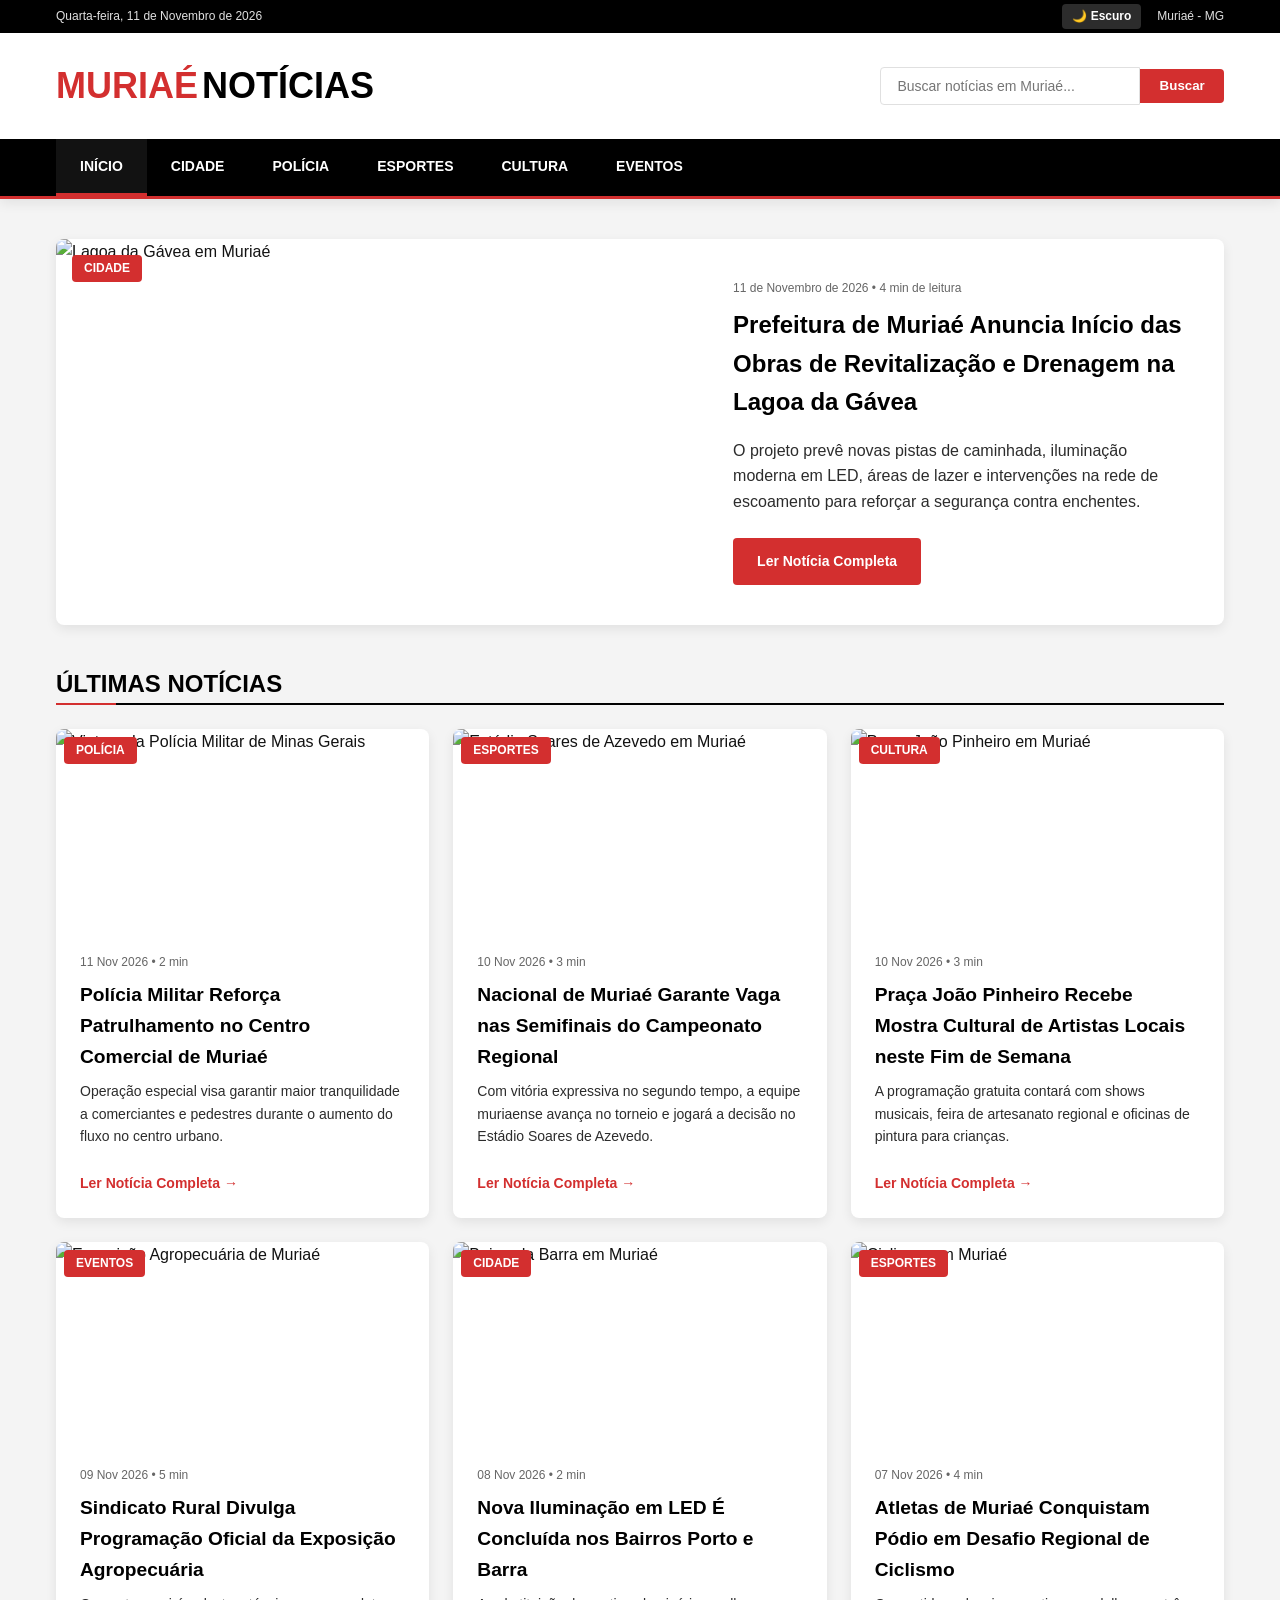
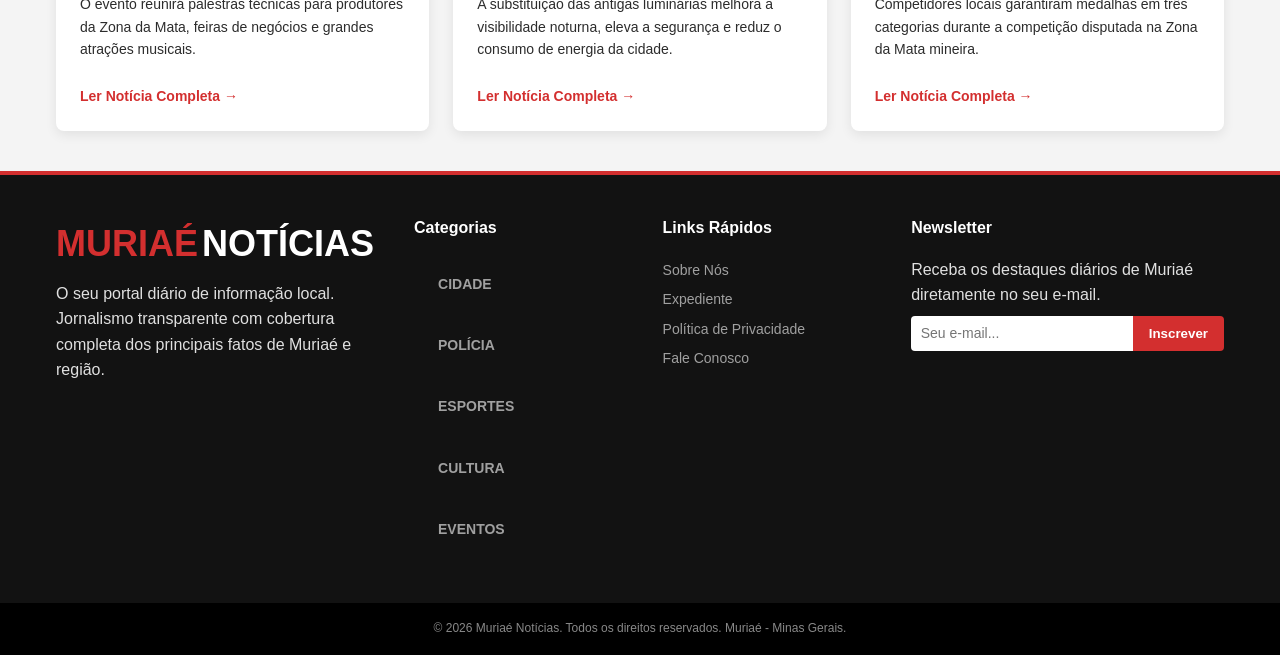
==== index.html @ 83f768f4 "adicionando arquivos" ====
<!DOCTYPE html>
<html lang="pt-BR">
<head>
    <meta charset="UTF-8">
    <meta name="viewport" content="width=device-width, initial-scale=1.0">
    <title>Muriaé Notícias | O Seu Portal de Informação Local</title>
    <link rel="stylesheet" href="style.css">
</head>
<body>

    <!-- Inputs Invisíveis de Controlo (Hack de Estado em Pure CSS) -->
    <input type="checkbox" id="theme-toggle" class="state-toggle">
    <input type="checkbox" id="menu-toggle" class="state-toggle">
    
    <!-- Filtros de Categoria (Radio Buttons) -->
    <input type="radio" name="cat-filter" id="filter-all" class="state-toggle" checked>
    <input type="radio" name="cat-filter" id="filter-cidade" class="state-toggle">
    <input type="radio" name="cat-filter" id="filter-policia" class="state-toggle">
    <input type="radio" name="cat-filter" id="filter-esportes" class="state-toggle">
    <input type="radio" name="cat-filter" id="filter-cultura" class="state-toggle">
    <input type="radio" name="cat-filter" id="filter-eventos" class="state-toggle">

    <!-- Cabeçalho Principal -->
    <header class="header">
        <div class="top-bar">
            <div class="container top-bar-content">
                <span class="date-time">Quarta-feira, 11 de Novembro de 2026</span>
                <div class="top-actions">
                    <label for="theme-toggle" class="theme-switch" title="Alternar Modo Escuro">
                        <span class="icon-sun">☀️ Claro</span>
                        <span class="icon-moon">🌙 Escuro</span>
                    </label>
                    <span class="location">Muriaé - MG</span>
                </div>
            </div>
        </div>
        
        <div class="container main-header">
            <a href="#" class="logo">
                <span class="logo-red">Muriaé</span>Notícias
            </a>
            
            <form class="search-form" action="#" method="GET">
                <input type="text" placeholder="Buscar notícias em Muriaé..." list="search-suggestions" aria-label="Buscar notícias">
                <datalist id="search-suggestions">
                    <option value="Lagoa da Gávea"></option>
                    <option value="Polícia Militar Muriaé"></option>
                    <option value="Soares de Azevedo"></option>
                    <option value="Praça João Pinheiro"></option>
                    <option value="Exposição Agropecuária"></option>
                    <option value="Bairro da Barra"></option>
                </datalist>
                <button type="submit">Buscar</button>
            </form>
        </div>

        <!-- Navegação com Filtros em CSS -->
        <nav class="nav-bar">
            <div class="container">
                <label for="menu-toggle" class="mobile-btn">☰ Menu Categorias</label>
                <ul class="nav-list">
                    <li><label for="filter-all" class="nav-label lbl-all">Início</label></li>
                    <li><label for="filter-cidade" class="nav-label lbl-cidade">Cidade</label></li>
                    <li><label for="filter-policia" class="nav-label lbl-policia">Polícia</label></li>
                    <li><label for="filter-esportes" class="nav-label lbl-esportes">Esportes</label></li>
                    <li><label for="filter-cultura" class="nav-label lbl-cultura">Cultura</label></li>
                    <li><label for="filter-eventos" class="nav-label lbl-eventos">Eventos</label></li>
                </ul>
            </div>
        </nav>
    </header>

    <!-- Conteúdo Principal -->
    <main class="container">
        
        <!-- Destaque Principal (Hero Card) -->
        <section class="hero-section">
            <article class="hero-card cidade">
                <div class="hero-image-wrapper">
                    <img src="https://anoticiaonline.com.br/site/wp-content/uploads/2019/06/f4278c8d-bc53-431e-97df-5e0c9656e039.jpg" alt="Lagoa da Gávea em Muriaé">
                    <span class="category-badge">Cidade</span>
                </div>
                <div class="hero-content">
                    <div class="meta">
                        <time datetime="2026-11-11">11 de Novembro de 2026</time>
                        <span>• 4 min de leitura</span>
                    </div>
                    <h2>Prefeitura de Muriaé Anuncia Início das Obras de Revitalização e Drenagem na Lagoa da Gávea</h2>
                    <p>O projeto prevê novas pistas de caminhada, iluminação moderna em LED, áreas de lazer e intervenções na rede de escoamento para reforçar a segurança contra enchentes.</p>
                    <a href="#modal-hero" class="btn-read-more">Ler Notícia Completa</a>
                </div>
            </article>
        </section>

        <!-- Seção de Últimas Notícias -->
        <section class="news-section">
            <h2 class="section-title">Últimas Notícias</h2>
            
            <div class="news-grid">
                
                <!-- Card 1: Polícia -->
                <article class="news-card policia">
                    <div class="card-image-wrapper">
                        <img src="https://cdn.autopapo.com.br/box/uploads/2025/02/14161727/viaturas-da-policia-militar-de-minas-gerais-ganham-nova-identidade-visual-.png" alt="Viatura da Polícia Militar de Minas Gerais">
                        <span class="category-badge">Polícia</span>
                    </div>
                    <div class="card-content">
                        <div class="meta">
                            <time datetime="2026-11-11">11 Nov 2026</time>
                            <span>• 2 min</span>
                        </div>
                        <h3>Polícia Militar Reforça Patrulhamento no Centro Comercial de Muriaé</h3>
                        <p>Operação especial visa garantir maior tranquilidade a comerciantes e pedestres durante o aumento do fluxo no centro urbano.</p>
                        <a href="#modal-1" class="card-link">Ler Notícia Completa &rarr;</a>
                    </div>
                </article>

                <!-- Card 2: Esportes -->
                <article class="news-card esportes">
                    <div class="card-image-wrapper">
                        <img src="https://www.guiamuriae.com.br/wp-content/uploads/2022/05/Estadio-Soares-de-Azevedo-em-Muriae-Area-Foto-Brunno-Estevao-B7-Filmes.jpg" alt="Estádio Soares de Azevedo em Muriaé">
                        <span class="category-badge">Esportes</span>
                    </div>
                    <div class="card-content">
                        <div class="meta">
                            <time datetime="2026-11-10">10 Nov 2026</time>
                            <span>• 3 min</span>
                        </div>
                        <h3>Nacional de Muriaé Garante Vaga nas Semifinais do Campeonato Regional</h3>
                        <p>Com vitória expressiva no segundo tempo, a equipe muriaense avança no torneio e jogará a decisão no Estádio Soares de Azevedo.</p>
                        <a href="#modal-2" class="card-link">Ler Notícia Completa &rarr;</a>
                    </div>
                </article>

                <!-- Card 3: Cultura -->
                <article class="news-card cultura">
                    <div class="card-image-wrapper">
                        <img src="https://www.guiamuriae.com.br/wp-content/uploads/2021/09/Praca-Joao-Pinheiro-Foto-PMM.jpg" alt="Praça João Pinheiro em Muriaé">
                        <span class="category-badge">Cultura</span>
                    </div>
                    <div class="card-content">
                        <div class="meta">
                            <time datetime="2026-11-10">10 Nov 2026</time>
                            <span>• 3 min</span>
                        </div>
                        <h3>Praça João Pinheiro Recebe Mostra Cultural de Artistas Locais neste Fim de Semana</h3>
                        <p>A programação gratuita contará com shows musicais, feira de artesanato regional e oficinas de pintura para crianças.</p>
                        <a href="#modal-3" class="card-link">Ler Notícia Completa &rarr;</a>
                    </div>
                </article>

                <!-- Card 4: Eventos -->
                <article class="news-card eventos">
                    <div class="card-image-wrapper">
                        <img src="https://zinecultural.com/Repositorio/Upload/Imagens//2023/agenda/08/expo%20muriae%201.webp" alt="Exposição Agropecuária de Muriaé">
                        <span class="category-badge">Eventos</span>
                    </div>
                    <div class="card-content">
                        <div class="meta">
                            <time datetime="2026-11-09">09 Nov 2026</time>
                            <span>• 5 min</span>
                        </div>
                        <h3>Sindicato Rural Divulga Programação Oficial da Exposição Agropecuária</h3>
                        <p>O evento reunirá palestras técnicas para produtores da Zona da Mata, feiras de negócios e grandes atrações musicais.</p>
                        <a href="#modal-4" class="card-link">Ler Notícia Completa &rarr;</a>
                    </div>
                </article>

                <!-- Card 5: Cidade -->
                <article class="news-card cidade">
                    <div class="card-image-wrapper">
                        <img src="https://s2-g1.glbimg.com/ftvdMRlicIFRkrIs3ezTFG2kNzw=/0x0:1432x835/984x0/smart/filters:strip_icc()/i.s3.glbimg.com/v1/AUTH_59edd422c0c84a879bd37670ae4f538a/internal_photos/bs/2020/v/P/M5MDunRiyrhRcL2aGDhg/captura-de-tela-2020-04-21-as-13.48.20.png" alt="Bairro da Barra em Muriaé">
                        <span class="category-badge">Cidade</span>
                    </div>
                    <div class="card-content">
                        <div class="meta">
                            <time datetime="2026-11-08">08 Nov 2026</time>
                            <span>• 2 min</span>
                        </div>
                        <h3>Nova Iluminação em LED É Concluída nos Bairros Porto e Barra</h3>
                        <p>A substituição das antigas luminárias melhora a visibilidade noturna, eleva a segurança e reduz o consumo de energia da cidade.</p>
                        <a href="#modal-5" class="card-link">Ler Notícia Completa &rarr;</a>
                    </div>
                </article>

                <!-- Card 6: Esportes -->
                <article class="news-card esportes">
                    <div class="card-image-wrapper">
                        <img src="https://anoticiaonline.com.br/site/wp-content/uploads/2020/12/WhatsApp-Image-2020-12-11-at-08.38.02.jpeg" alt="Ciclismo em Muriaé">
                        <span class="category-badge">Esportes</span>
                    </div>
                    <div class="card-content">
                        <div class="meta">
                            <time datetime="2026-11-07">07 Nov 2026</time>
                            <span>• 4 min</span>
                        </div>
                        <h3>Atletas de Muriaé Conquistam Pódio em Desafio Regional de Ciclismo</h3>
                        <p>Competidores locais garantiram medalhas em três categorias durante a competição disputada na Zona da Mata mineira.</p>
                        <a href="#modal-6" class="card-link">Ler Notícia Completa &rarr;</a>
                    </div>
                </article>

            </div>
        </section>

    </main>

    <!-- Modais em Pure CSS (:target) para leitura de notícias -->
    <div id="modal-hero" class="modal-overlay">
        <div class="modal-box">
            <a href="#" class="modal-close">&times;</a>
            <span class="category-badge">Cidade</span>
            <h2>Prefeitura de Muriaé Anuncia Início das Obras na Lagoa da Gávea</h2>
            <p class="modal-meta">Publicado em 11 de Novembro de 2026 | Redação Muriaé Notícias</p>
            <img src="https://anoticiaonline.com.br/site/wp-content/uploads/2019/06/f4278c8d-bc53-431e-97df-5e0c9656e039.jpg" alt="Lagoa da Gávea">
            <p>As obras na Lagoa da Gávea representam um dos maiores investimentos urbanos em Muriaé nos últimos anos. As intervenções visam solucionar os problemas históricos de drenagem em períodos de fortes chuvas e revitalizar todo o Parque da Lagoa com pistas de caminhada, ciclovias e iluminação em LED.</p>
            <p>O prefeito ressaltou a importância da obra para o turismo e o bem-estar dos moradores locais.</p>
            <a href="#" class="btn-close-modal">Fechar Notícia</a>
        </div>
    </div>

    <div id="modal-1" class="modal-overlay">
        <div class="modal-box">
            <a href="#" class="modal-close">&times;</a>
            <span class="category-badge">Polícia</span>
            <h2>Polícia Militar Reforça Patrulhamento no Centro Comercial</h2>
            <p class="modal-meta">Publicado em 11 de Novembro de 2026</p>
            <img src="https://cdn.autopapo.com.br/box/uploads/2025/02/14161727/viaturas-da-policia-militar-de-minas-gerais-ganham-nova-identidade-visual-.png" alt="Polícia Militar">
            <p>Com o objetivo de aumentar a segurança de pedestres e comerciantes no centro de Muriaé, a Polícia Militar deu início a uma operação intensiva com pontos fixos de patrulha e rondas de motocicletas.</p>
            <a href="#" class="btn-close-modal">Fechar Notícia</a>
        </div>
    </div>

    <div id="modal-2" class="modal-overlay">
        <div class="modal-box">
            <a href="#" class="modal-close">&times;</a>
            <span class="category-badge">Esportes</span>
            <h2>Nacional de Muriaé Garante Vaga nas Semifinais</h2>
            <p class="modal-meta">Publicado em 10 de Novembro de 2026</p>
            <img src="https://www.guiamuriae.com.br/wp-content/uploads/2022/05/Estadio-Soares-de-Azevedo-em-Muriae-Area-Foto-Brunno-Estevao-B7-Filmes.jpg" alt="Estádio Soares de Azevedo">
            <p>O Nacional de Muriaé deu um grande show de futebol perante a sua torcida no Estádio Soares de Azevedo e garantiu a classificação para a semifinal do torneio regional.</p>
            <a href="#" class="btn-close-modal">Fechar Notícia</a>
        </div>
    </div>

    <!-- Rodapé -->
    <footer class="footer">
        <div class="container footer-grid">
            <div class="footer-col">
                <a href="#" class="logo footer-logo">
                    <span class="logo-red">Muriaé</span>Notícias
                </a>
                <p>O seu portal diário de informação local. Jornalismo transparente com cobertura completa dos principais fatos de Muriaé e região.</p>
            </div>

            <div class="footer-col">
                <h4 class="footer-heading">Categorias</h4>
                <ul class="footer-links">
                    <li><label for="filter-cidade" class="nav-label">Cidade</label></li>
                    <li><label for="filter-policia" class="nav-label">Polícia</label></li>
                    <li><label for="filter-esportes" class="nav-label">Esportes</label></li>
                    <li><label for="filter-cultura" class="nav-label">Cultura</label></li>
                    <li><label for="filter-eventos" class="nav-label">Eventos</label></li>
                </ul>
            </div>

            <div class="footer-col">
                <h4 class="footer-heading">Links Rápidos</h4>
                <ul class="footer-links">
                    <li><a href="#">Sobre Nós</a></li>
                    <li><a href="#">Expediente</a></li>
                    <li><a href="#">Política de Privacidade</a></li>
                    <li><a href="#">Fale Conosco</a></li>
                </ul>
            </div>

            <div class="footer-col">
                <h4 class="footer-heading">Newsletter</h4>
                <p>Receba os destaques diários de Muriaé diretamente no seu e-mail.</p>
                <form class="newsletter-form" action="#" method="GET">
                    <input type="email" placeholder="Seu e-mail..." required aria-label="E-mail para assinatura da newsletter">
                    <button type="submit">Inscrever</button>
                </form>
            </div>
        </div>

        <div class="footer-bottom">
            <div class="container">
                <p>&copy; 2026 Muriaé Notícias. Todos os direitos reservados. Muriaé - Minas Gerais.</p>
            </div>
        </div>
    </footer>

</body>
</html>
---- style.css ----
/* ==========================================================================
   1. Design System & Variáveis CSS (:root)
   ========================================================================== */
:root {
    --color-black: #000000;
    --color-dark: #121212;
    --color-gray-dark: #2c2c2c;
    --color-gray-medium: #666666;
    --color-gray-light: #e0e0e0;
    --color-light: #f4f4f4;
    --color-white: #ffffff;
    
    --color-primary: #d32f2f;
    --color-primary-hover: #b71c1c;

    --font-primary: 'Segoe UI', Roboto, -apple-system, BlinkMacSystemFont, Helvetica, Arial, sans-serif;
    --font-size-xs: 0.75rem;
    --font-size-sm: 0.875rem;
    --font-size-base: 1rem;
    --font-size-lg: 1.2rem;
    --font-size-xl: 1.5rem;
    --font-size-2xl: 2.25rem;

    --spacing-xs: 0.25rem;
    --spacing-sm: 0.5rem;
    --spacing-md: 1rem;
    --spacing-lg: 1.5rem;
    --spacing-xl: 2.5rem;

    --border-radius-sm: 4px;
    --border-radius-md: 8px;
    --transition-fast: 0.2s ease;
    --transition-medium: 0.3s ease;
    --box-shadow: 0 4px 12px rgba(0, 0, 0, 0.08);
    --box-shadow-hover: 0 10px 24px rgba(0, 0, 0, 0.16);
}

/* ==========================================================================
   2. Reset & Ocultação de Inputs de Estado
   ========================================================================== */
* {
    margin: 0;
    padding: 0;
    box-sizing: border-box;
}

html {
    scroll-behavior: smooth;
}

body {
    font-family: var(--font-primary);
    background-color: var(--color-light);
    color: var(--color-dark);
    line-height: 1.6;
    transition: background-color var(--transition-medium), color var(--transition-medium);
}

.state-toggle {
    display: none !important;
}

a {
    text-decoration: none;
    color: inherit;
    transition: color var(--transition-fast);
}

ul {
    list-style: none;
}

img {
    max-width: 100%;
    height: auto;
    display: block;
}

.container {
    width: 100%;
    max-width: 1200px;
    margin: 0 auto;
    padding: 0 var(--spacing-md);
}

/* ==========================================================================
   3. MODO ESCURO (Dark Mode via CSS :has)
   ========================================================================== */
body:has(#theme-toggle:checked) {
    --color-light: #121212;
    --color-white: #1e1e1e;
    --color-dark: #f4f4f4;
    --color-black: #ffffff;
    --color-gray-dark: #cccccc;
    --box-shadow: 0 4px 12px rgba(0, 0, 0, 0.5);
}

.theme-switch {
    cursor: pointer;
    background-color: var(--color-gray-dark);
    color: var(--color-white);
    padding: 3px 10px;
    border-radius: var(--border-radius-sm);
    font-size: var(--font-size-xs);
    font-weight: 600;
}

.icon-moon { display: inline; }
.icon-sun { display: none; }

body:has(#theme-toggle:checked) .icon-moon { display: none; }
body:has(#theme-toggle:checked) .icon-sun { display: inline; }

/* ==========================================================================
   4. Header & Navegação
   ========================================================================== */
.header {
    background-color: var(--color-white);
    border-bottom: 3px solid var(--color-primary);
    box-shadow: var(--box-shadow);
}

.top-bar {
    background-color: #000000;
    color: var(--color-gray-light);
    font-size: var(--font-size-xs);
    padding: var(--spacing-xs) 0;
}

.top-bar-content {
    display: flex;
    justify-content: space-between;
    align-items: center;
}

.top-actions {
    display: flex;
    align-items: center;
    gap: var(--spacing-md);
}

.main-header {
    display: flex;
    justify-content: space-between;
    align-items: center;
    padding: var(--spacing-lg) var(--spacing-md);
    flex-wrap: wrap;
    gap: var(--spacing-md);
}

.logo {
    font-size: var(--font-size-2xl);
    font-weight: 800;
    color: var(--color-black);
    text-transform: uppercase;
}

.logo-red {
    color: var(--color-primary);
    margin-right: 4px;
}

.search-form {
    display: flex;
    align-items: center;
}

.search-form input {
    padding: 0.6rem 1rem;
    border: 1px solid var(--color-gray-light);
    border-radius: var(--border-radius-sm) 0 0 var(--border-radius-sm);
    outline: none;
    font-size: var(--font-size-sm);
    width: 260px;
    background-color: var(--color-white);
    color: var(--color-dark);
}

.search-form button {
    padding: 0.6rem 1.2rem;
    background-color: var(--color-primary);
    color: #ffffff;
    border: none;
    border-radius: 0 var(--border-radius-sm) var(--border-radius-sm) 0;
    font-weight: 600;
    cursor: pointer;
}

.nav-bar {
    background-color: #000000;
}

.nav-list {
    display: flex;
    flex-wrap: wrap;
}

.nav-label {
    display: block;
    padding: var(--spacing-md) var(--spacing-lg);
    color: #ffffff;
    font-weight: 600;
    font-size: var(--font-size-sm);
    text-transform: uppercase;
    cursor: pointer;
    border-bottom: 3px solid transparent;
    transition: all var(--transition-fast);
}

.nav-label:hover {
    background-color: var(--color-gray-dark);
    border-bottom-color: var(--color-primary);
}

/* Indicação Visual do Filtro Ativo */
body:has(#filter-all:checked) .lbl-all,
body:has(#filter-cidade:checked) .lbl-cidade,
body:has(#filter-policia:checked) .lbl-policia,
body:has(#filter-esportes:checked) .lbl-esportes,
body:has(#filter-cultura:checked) .lbl-cultura,
body:has(#filter-eventos:checked) .lbl-eventos {
    background-color: var(--color-dark);
    border-bottom-color: var(--color-primary);
}

/* ==========================================================================
   5. LÓGICA DE FILTRAGEM EM PURE CSS (:has)
   ========================================================================== */
body:has(#filter-cidade:checked) article:not(.cidade),
body:has(#filter-policia:checked) article:not(.policia),
body:has(#filter-esportes:checked) article:not(.esportes),
body:has(#filter-cultura:checked) article:not(.cultura),
body:has(#filter-eventos:checked) article:not(.eventos) {
    display: none !important;
}

/* ==========================================================================
   6. Componentes: Badge, Hero & News Cards
   ========================================================================== */
.category-badge {
    display: inline-block;
    background-color: var(--color-primary);
    color: #ffffff;
    font-size: var(--font-size-xs);
    font-weight: 700;
    text-transform: uppercase;
    padding: 0.25rem 0.75rem;
    border-radius: var(--border-radius-sm);
}

.hero-section {
    margin: var(--spacing-xl) 0;
}

.hero-card {
    display: grid;
    grid-template-columns: 1.2fr 1fr;
    background-color: var(--color-white);
    border-radius: var(--border-radius-md);
    overflow: hidden;
    box-shadow: var(--box-shadow);
    transition: transform var(--transition-medium);
}

.hero-card:hover {
    transform: translateY(-4px);
}

.hero-image-wrapper {
    position: relative;
    min-height: 320px;
}

.hero-image-wrapper img {
    width: 100%;
    height: 100%;
    object-fit: cover;
}

.hero-image-wrapper .category-badge {
    position: absolute;
    top: var(--spacing-md);
    left: var(--spacing-md);
}

.hero-content {
    padding: var(--spacing-xl);
    display: flex;
    flex-direction: column;
    justify-content: center;
}

.meta {
    font-size: var(--font-size-xs);
    color: var(--color-gray-medium);
    margin-bottom: var(--spacing-sm);
}

.hero-content h2 {
    font-size: var(--font-size-xl);
    color: var(--color-black);
    margin-bottom: var(--spacing-md);
}

.hero-content p {
    color: var(--color-gray-dark);
    margin-bottom: var(--spacing-lg);
}

.btn-read-more {
    display: inline-block;
    align-self: flex-start;
    padding: 0.75rem 1.5rem;
    background-color: var(--color-primary);
    color: #ffffff;
    font-weight: 700;
    font-size: var(--font-size-sm);
    border-radius: var(--border-radius-sm);
}

.btn-read-more:hover {
    background-color: var(--color-primary-hover);
}

.news-section {
    margin-bottom: var(--spacing-xl);
}

.section-title {
    font-size: var(--font-size-xl);
    color: var(--color-black);
    text-transform: uppercase;
    margin-bottom: var(--spacing-lg);
    border-bottom: 2px solid var(--color-black);
    position: relative;
}

.section-title::after {
    content: '';
    position: absolute;
    bottom: -2px;
    left: 0;
    width: 60px;
    height: 2px;
    background-color: var(--color-primary);
}

.news-grid {
    display: grid;
    grid-template-columns: repeat(3, 1fr);
    gap: var(--spacing-lg);
}

.news-card {
    background-color: var(--color-white);
    border-radius: var(--border-radius-md);
    overflow: hidden;
    box-shadow: var(--box-shadow);
    display: flex;
    flex-direction: column;
    transition: transform var(--transition-medium);
}

.news-card:hover {
    transform: translateY(-5px);
}

.card-image-wrapper {
    position: relative;
    height: 200px;
}

.card-image-wrapper img {
    width: 100%;
    height: 100%;
    object-fit: cover;
}

.card-image-wrapper .category-badge {
    position: absolute;
    top: var(--spacing-sm);
    left: var(--spacing-sm);
}

.card-content {
    padding: var(--spacing-lg);
    display: flex;
    flex-direction: column;
    flex-grow: 1;
}

.card-content h3 {
    font-size: var(--font-size-lg);
    color: var(--color-black);
    margin-bottom: var(--spacing-sm);
}

.card-content p {
    font-size: var(--font-size-sm);
    color: var(--color-gray-dark);
    margin-bottom: var(--spacing-lg);
    flex-grow: 1;
}

.card-link {
    font-size: var(--font-size-sm);
    font-weight: 700;
    color: var(--color-primary);
}

/* ==========================================================================
   7. MODAL DE NOTÍCIA COMPLETA EM PURE CSS (:target)
   ========================================================================== */
.modal-overlay {
    position: fixed;
    top: 0;
    left: 0;
    width: 100%;
    height: 100%;
    background-color: rgba(0, 0, 0, 0.75);
    display: none;
    justify-content: center;
    align-items: center;
    z-index: 1000;
    padding: var(--spacing-md);
}

.modal-overlay:target {
    display: flex;
}

.modal-box {
    background-color: var(--color-white);
    color: var(--color-dark);
    max-width: 650px;
    width: 100%;
    padding: var(--spacing-xl);
    border-radius: var(--border-radius-md);
    position: relative;
    max-height: 85vh;
    overflow-y: auto;
}

.modal-close {
    position: absolute;
    top: var(--spacing-md);
    right: var(--spacing-md);
    font-size: 1.8rem;
    color: var(--color-gray-medium);
    line-height: 1;
}

.modal-box h2 {
    margin: var(--spacing-sm) 0;
    color: var(--color-black);
}

.modal-meta {
    font-size: var(--font-size-xs);
    color: var(--color-gray-medium);
    margin-bottom: var(--spacing-md);
}

.modal-box img {
    border-radius: var(--border-radius-sm);
    margin-bottom: var(--spacing-md);
}

.btn-close-modal {
    display: inline-block;
    margin-top: var(--spacing-md);
    padding: 0.5rem 1rem;
    background-color: var(--color-dark);
    color: var(--color-white);
    border-radius: var(--border-radius-sm);
}

/* ==========================================================================
   8. Rodapé (Footer)
   ========================================================================== */
.footer {
    background-color: #121212;
    color: var(--color-gray-light);
    padding-top: var(--spacing-xl);
    margin-top: var(--spacing-xl);
    border-top: 4px solid var(--color-primary);
}

.footer-grid {
    display: grid;
    grid-template-columns: 1.5fr 1fr 1fr 1.5fr;
    gap: var(--spacing-xl);
    padding-bottom: var(--spacing-xl);
}

.footer-logo {
    color: #ffffff;
    display: inline-block;
    margin-bottom: var(--spacing-sm);
}

.footer-heading {
    color: #ffffff;
    font-size: var(--font-size-base);
    margin-bottom: var(--spacing-md);
}

.footer-links li {
    margin-bottom: var(--spacing-xs);
}

.footer-links a,
.footer-links label {
    font-size: var(--font-size-sm);
    color: #a0a0a0;
    cursor: pointer;
}

.newsletter-form {
    display: flex;
    margin-top: var(--spacing-sm);
}

.newsletter-form input {
    padding: 0.6rem;
    border: none;
    border-radius: var(--border-radius-sm) 0 0 var(--border-radius-sm);
    font-size: var(--font-size-sm);
    width: 100%;
}

.newsletter-form button {
    padding: 0.6rem 1rem;
    background-color: var(--color-primary);
    color: #ffffff;
    border: none;
    border-radius: 0 var(--border-radius-sm) var(--border-radius-sm) 0;
    font-weight: 700;
    cursor: pointer;
}

.footer-bottom {
    background-color: #000000;
    padding: var(--spacing-md) 0;
    text-align: center;
    font-size: var(--font-size-xs);
    color: #888888;
}

/* ==========================================================================
   9. Responsividade & Menu Mobile (:checked)
   ========================================================================== */
.mobile-btn {
    display: none;
    padding: var(--spacing-sm) var(--spacing-md);
    color: #ffffff;
    background-color: var(--color-dark);
    font-weight: 700;
    cursor: pointer;
}

@media (max-width: 992px) {
    .hero-card { grid-template-columns: 1fr; }
    .news-grid { grid-template-columns: repeat(2, 1fr); }
    .footer-grid { grid-template-columns: 1fr 1fr; }
}

@media (max-width: 600px) {
    .mobile-btn { display: block; }
    .nav-list { display: none; flex-direction: column; }

    /* Exibe o menu mobile quando o checkbox #menu-toggle está ativo */
    body:has(#menu-toggle:checked) .nav-list {
        display: flex;
    }

    .news-grid { grid-template-columns: 1fr; }
    .footer-grid { grid-template-columns: 1fr; }
}
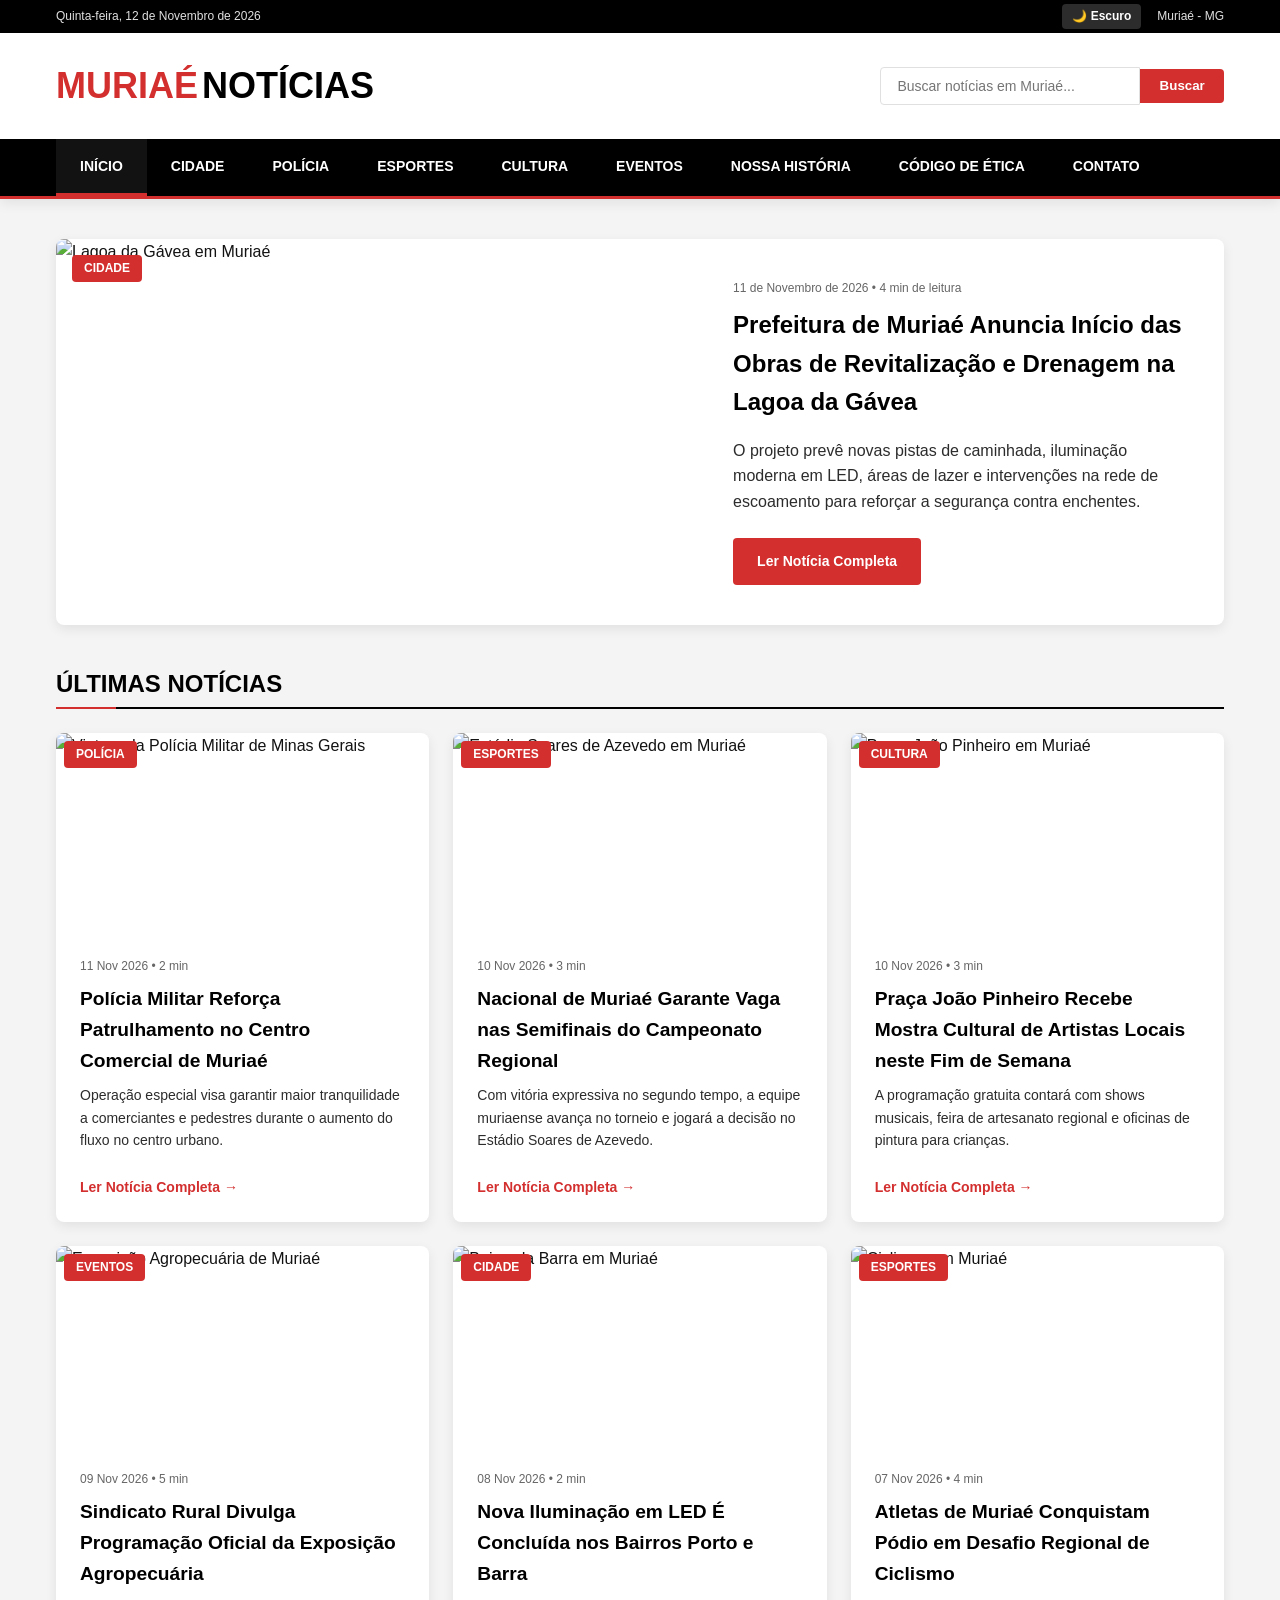
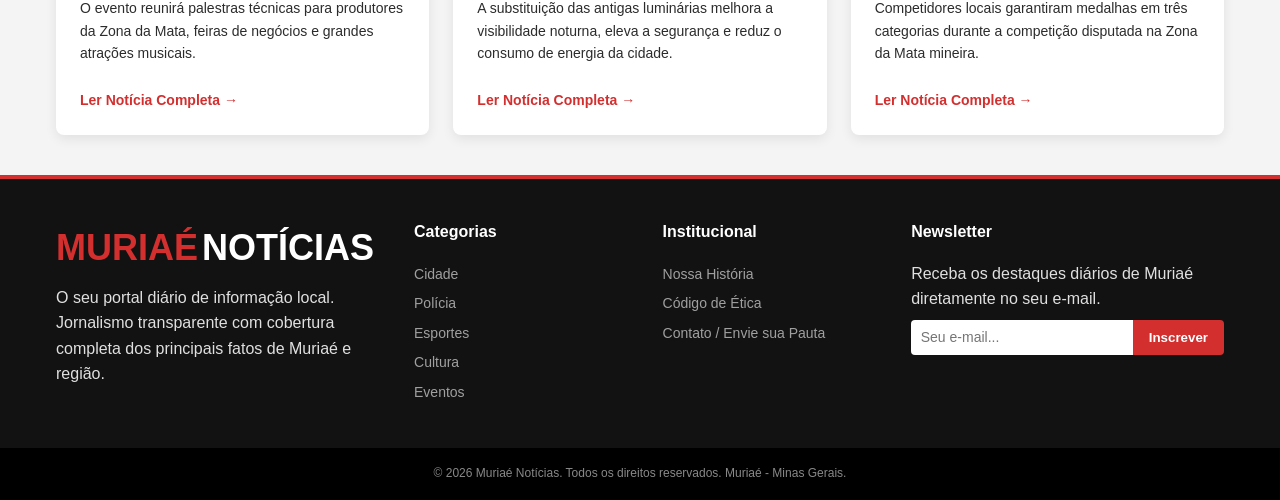
==== commit 0e4d7fda: "alteraçoes" ====
--- a/index.html
+++ b/index.html
@@ -8,7 +8,7 @@
 </head>
 <body>
 
-    <!-- Inputs Invisíveis de Controlo (Hack de Estado em Pure CSS) -->
+    <!-- Controlos de Estado (Pure CSS) -->
     <input type="checkbox" id="theme-toggle" class="state-toggle">
     <input type="checkbox" id="menu-toggle" class="state-toggle">
     
@@ -24,7 +24,7 @@
     <header class="header">
         <div class="top-bar">
             <div class="container top-bar-content">
-                <span class="date-time">Quarta-feira, 11 de Novembro de 2026</span>
+                <span class="date-time">Quinta-feira, 12 de Novembro de 2026</span>
                 <div class="top-actions">
                     <label for="theme-toggle" class="theme-switch" title="Alternar Modo Escuro">
                         <span class="icon-sun">☀️ Claro</span>
@@ -36,7 +36,7 @@
         </div>
         
         <div class="container main-header">
-            <a href="#" class="logo">
+            <a href="index.html" class="logo">
                 <span class="logo-red">Muriaé</span>Notícias
             </a>
             
@@ -54,10 +54,10 @@
             </form>
         </div>
 
-        <!-- Navegação com Filtros em CSS -->
+        <!-- Menu Principal Exposto (Categorias + Páginas Institucionais) -->
         <nav class="nav-bar">
             <div class="container">
-                <label for="menu-toggle" class="mobile-btn">☰ Menu Categorias</label>
+                <label for="menu-toggle" class="mobile-btn">☰ Menu de Navegação</label>
                 <ul class="nav-list">
                     <li><label for="filter-all" class="nav-label lbl-all">Início</label></li>
                     <li><label for="filter-cidade" class="nav-label lbl-cidade">Cidade</label></li>
@@ -65,6 +65,10 @@
                     <li><label for="filter-esportes" class="nav-label lbl-esportes">Esportes</label></li>
                     <li><label for="filter-cultura" class="nav-label lbl-cultura">Cultura</label></li>
                     <li><label for="filter-eventos" class="nav-label lbl-eventos">Eventos</label></li>
+                    <li class="nav-divider" aria-hidden="true"></li>
+                    <li><a href="nossa-historia.html" class="nav-label">Nossa História</a></li>
+                    <li><a href="codigo-etica.html" class="nav-label">Código de Ética</a></li>
+                    <li><a href="contato.html" class="nav-label">Contato</a></li>
                 </ul>
             </div>
         </nav>
@@ -214,7 +218,7 @@
             <p class="modal-meta">Publicado em 11 de Novembro de 2026 | Redação Muriaé Notícias</p>
             <img src="https://anoticiaonline.com.br/site/wp-content/uploads/2019/06/f4278c8d-bc53-431e-97df-5e0c9656e039.jpg" alt="Lagoa da Gávea">
             <p>As obras na Lagoa da Gávea representam um dos maiores investimentos urbanos em Muriaé nos últimos anos. As intervenções visam solucionar os problemas históricos de drenagem em períodos de fortes chuvas e revitalizar todo o Parque da Lagoa com pistas de caminhada, ciclovias e iluminação em LED.</p>
-            <p>O prefeito ressaltou a importância da obra para o turismo e o bem-estar dos moradores locais.</p>
+            <p>O executivo municipal ressaltou a importância da obra para o turismo, a prática esportiva e o bem-estar dos moradores locais.</p>
             <a href="#" class="btn-close-modal">Fechar Notícia</a>
         </div>
     </div>
@@ -224,9 +228,9 @@
             <a href="#" class="modal-close">&times;</a>
             <span class="category-badge">Polícia</span>
             <h2>Polícia Militar Reforça Patrulhamento no Centro Comercial</h2>
-            <p class="modal-meta">Publicado em 11 de Novembro de 2026</p>
+            <p class="modal-meta">Publicado em 11 de Novembro de 2026 | Redação Muriaé Notícias</p>
             <img src="https://cdn.autopapo.com.br/box/uploads/2025/02/14161727/viaturas-da-policia-militar-de-minas-gerais-ganham-nova-identidade-visual-.png" alt="Polícia Militar">
-            <p>Com o objetivo de aumentar a segurança de pedestres e comerciantes no centro de Muriaé, a Polícia Militar deu início a uma operação intensiva com pontos fixos de patrulha e rondas de motocicletas.</p>
+            <p>Com o objetivo de aumentar a segurança de pedestres e comerciantes no centro de Muriaé, a Polícia Militar deu início a uma operação intensiva com pontos fixos de patrulha nas ruas principais e rondas preventivas de motocicletas.</p>
             <a href="#" class="btn-close-modal">Fechar Notícia</a>
         </div>
     </div>
@@ -236,9 +240,57 @@
             <a href="#" class="modal-close">&times;</a>
             <span class="category-badge">Esportes</span>
             <h2>Nacional de Muriaé Garante Vaga nas Semifinais</h2>
-            <p class="modal-meta">Publicado em 10 de Novembro de 2026</p>
+            <p class="modal-meta">Publicado em 10 de Novembro de 2026 | Redação Muriaé Notícias</p>
             <img src="https://www.guiamuriae.com.br/wp-content/uploads/2022/05/Estadio-Soares-de-Azevedo-em-Muriae-Area-Foto-Brunno-Estevao-B7-Filmes.jpg" alt="Estádio Soares de Azevedo">
-            <p>O Nacional de Muriaé deu um grande show de futebol perante a sua torcida no Estádio Soares de Azevedo e garantiu a classificação para a semifinal do torneio regional.</p>
+            <p>O Nacional de Muriaé apresentou grande desempenho diante de sua torcida no Estádio Soares de Azevedo e garantiu a classificação para a semifinal do torneio regional após marcar dois gols na etapa complementar.</p>
+            <a href="#" class="btn-close-modal">Fechar Notícia</a>
+        </div>
+    </div>
+
+    <div id="modal-3" class="modal-overlay">
+        <div class="modal-box">
+            <a href="#" class="modal-close">&times;</a>
+            <span class="category-badge">Cultura</span>
+            <h2>Praça João Pinheiro Recebe Mostra Cultural de Artistas Locais neste Fim de Semana</h2>
+            <p class="modal-meta">Publicado em 10 de Novembro de 2026 | Redação Muriaé Notícias</p>
+            <img src="https://www.guiamuriae.com.br/wp-content/uploads/2021/09/Praca-Joao-Pinheiro-Foto-PMM.jpg" alt="Praça João Pinheiro em Muriaé">
+            <p>A Praça João Pinheiro será palco de apresentações musicais, exposição de artesanato muriaense, gastronomia típica e atividades recreativas gratuitas voltadas para toda a família durante sábado e domingo.</p>
+            <a href="#" class="btn-close-modal">Fechar Notícia</a>
+        </div>
+    </div>
+
+    <div id="modal-4" class="modal-overlay">
+        <div class="modal-box">
+            <a href="#" class="modal-close">&times;</a>
+            <span class="category-badge">Eventos</span>
+            <h2>Sindicato Rural Divulga Programação Oficial da Exposição Agropecuária</h2>
+            <p class="modal-meta">Publicado em 09 de Novembro de 2026 | Redação Muriaé Notícias</p>
+            <img src="https://zinecultural.com/Repositorio/Upload/Imagens//2023/agenda/08/expo%20muriae%201.webp" alt="Exposição Agropecuária de Muriaé">
+            <p>A tradicional Exposição Agropecuária de Muriaé contará com concurso leiteiro, exposição de máquinas agrícolas, rodadas de negócios para produtores da Zona da Mata e shows musicais no Parque de Exposições Lael Varella.</p>
+            <a href="#" class="btn-close-modal">Fechar Notícia</a>
+        </div>
+    </div>
+
+    <div id="modal-5" class="modal-overlay">
+        <div class="modal-box">
+            <a href="#" class="modal-close">&times;</a>
+            <span class="category-badge">Cidade</span>
+            <h2>Nova Iluminação em LED É Concluída nos Bairros Porto e Barra</h2>
+            <p class="modal-meta">Publicado em 08 de Novembro de 2026 | Redação Muriaé Notícias</p>
+            <img src="https://s2-g1.glbimg.com/ftvdMRlicIFRkrIs3ezTFG2kNzw=/0x0:1432x835/984x0/smart/filters:strip_icc()/i.s3.glbimg.com/v1/AUTH_59edd422c0c84a879bd37670ae4f538a/internal_photos/bs/2020/v/P/M5MDunRiyrhRcL2aGDhg/captura-de-tela-2020-04-21-as-13.48.20.png" alt="Bairro da Barra em Muriaé">
+            <p>As equipes de manutenção urbana finalizaram a instalação das novas luminárias em LED nas principais vias dos bairros Porto e Barra, proporcionando maior luminosidade noturna, eficiência energética e segurança viária.</p>
+            <a href="#" class="btn-close-modal">Fechar Notícia</a>
+        </div>
+    </div>
+
+    <div id="modal-6" class="modal-overlay">
+        <div class="modal-box">
+            <a href="#" class="modal-close">&times;</a>
+            <span class="category-badge">Esportes</span>
+            <h2>Atletas de Muriaé Conquistam Pódio em Desafio Regional de Ciclismo</h2>
+            <p class="modal-meta">Publicado em 07 de Novembro de 2026 | Redação Muriaé Notícias</p>
+            <img src="https://anoticiaonline.com.br/site/wp-content/uploads/2020/12/WhatsApp-Image-2020-12-11-at-08.38.02.jpeg" alt="Ciclismo em Muriaé">
+            <p>Representando equipes de Muriaé, os ciclistas locais subiram ao pódio nas categorias Elite, Master e Sub-30 em percurso de mountain bike realizado na região da Zona da Mata Mineira.</p>
             <a href="#" class="btn-close-modal">Fechar Notícia</a>
         </div>
     </div>
@@ -247,7 +299,7 @@
     <footer class="footer">
         <div class="container footer-grid">
             <div class="footer-col">
-                <a href="#" class="logo footer-logo">
+                <a href="index.html" class="logo footer-logo">
                     <span class="logo-red">Muriaé</span>Notícias
                 </a>
                 <p>O seu portal diário de informação local. Jornalismo transparente com cobertura completa dos principais fatos de Muriaé e região.</p>
@@ -256,28 +308,27 @@
             <div class="footer-col">
                 <h4 class="footer-heading">Categorias</h4>
                 <ul class="footer-links">
-                    <li><label for="filter-cidade" class="nav-label">Cidade</label></li>
-                    <li><label for="filter-policia" class="nav-label">Polícia</label></li>
-                    <li><label for="filter-esportes" class="nav-label">Esportes</label></li>
-                    <li><label for="filter-cultura" class="nav-label">Cultura</label></li>
-                    <li><label for="filter-eventos" class="nav-label">Eventos</label></li>
+                    <li><label for="filter-cidade">Cidade</label></li>
+                    <li><label for="filter-policia">Polícia</label></li>
+                    <li><label for="filter-esportes">Esportes</label></li>
+                    <li><label for="filter-cultura">Cultura</label></li>
+                    <li><label for="filter-eventos">Eventos</label></li>
                 </ul>
             </div>
 
             <div class="footer-col">
-                <h4 class="footer-heading">Links Rápidos</h4>
+                <h4 class="footer-heading">Institucional</h4>
                 <ul class="footer-links">
-                    <li><a href="#">Sobre Nós</a></li>
-                    <li><a href="#">Expediente</a></li>
-                    <li><a href="#">Política de Privacidade</a></li>
-                    <li><a href="#">Fale Conosco</a></li>
+                    <li><a href="nossa-historia.html">Nossa História</a></li>
+                    <li><a href="codigo-etica.html">Código de Ética</a></li>
+                    <li><a href="contato.html">Contato / Envie sua Pauta</a></li>
                 </ul>
             </div>
 
             <div class="footer-col">
                 <h4 class="footer-heading">Newsletter</h4>
                 <p>Receba os destaques diários de Muriaé diretamente no seu e-mail.</p>
-                <form class="newsletter-form" action="#" method="GET">
+                <form class="newsletter-form" action="contato.html#mensagem-enviada" method="GET">
                     <input type="email" placeholder="Seu e-mail..." required aria-label="E-mail para assinatura da newsletter">
                     <button type="submit">Inscrever</button>
                 </form>
--- a/style.css
+++ b/style.css
@@ -98,7 +98,7 @@
 .theme-switch {
     cursor: pointer;
     background-color: var(--color-gray-dark);
-    color: var(--color-white);
+    color: #ffffff;
     padding: 3px 10px;
     border-radius: var(--border-radius-sm);
     font-size: var(--font-size-xs);
@@ -208,23 +208,22 @@
 }
 
 .nav-label:hover {
-    background-color: var(--color-gray-dark);
+    background-color: #2c2c2c;
     border-bottom-color: var(--color-primary);
 }
 
-/* Indicação Visual do Filtro Ativo */
 body:has(#filter-all:checked) .lbl-all,
 body:has(#filter-cidade:checked) .lbl-cidade,
 body:has(#filter-policia:checked) .lbl-policia,
 body:has(#filter-esportes:checked) .lbl-esportes,
 body:has(#filter-cultura:checked) .lbl-cultura,
 body:has(#filter-eventos:checked) .lbl-eventos {
-    background-color: var(--color-dark);
+    background-color: #121212;
     border-bottom-color: var(--color-primary);
 }
 
 /* ==========================================================================
-   5. LÓGICA DE FILTRAGEM EM PURE CSS (:has)
+   5. Lógica de Filtragem em Pure CSS (:has)
    ========================================================================== */
 body:has(#filter-cidade:checked) article:not(.cidade),
 body:has(#filter-policia:checked) article:not(.policia),
@@ -235,7 +234,7 @@
 }
 
 /* ==========================================================================
-   6. Componentes: Badge, Hero & News Cards
+   6. Componentes: Badge, Hero & News Cards (Home)
    ========================================================================== */
 .category-badge {
     display: inline-block;
@@ -331,6 +330,7 @@
     color: var(--color-black);
     text-transform: uppercase;
     margin-bottom: var(--spacing-lg);
+    padding-bottom: var(--spacing-xs);
     border-bottom: 2px solid var(--color-black);
     position: relative;
 }
@@ -409,7 +409,396 @@
 }
 
 /* ==========================================================================
-   7. MODAL DE NOTÍCIA COMPLETA EM PURE CSS (:target)
+   7. Páginas Institucionais (Nossa História, Ética e Contato)
+   ========================================================================== */
+.page-container {
+    margin-top: var(--spacing-lg);
+    margin-bottom: var(--spacing-xl);
+}
+
+.breadcrumb {
+    font-size: var(--font-size-xs);
+    color: var(--color-gray-medium);
+    margin-bottom: var(--spacing-md);
+}
+
+.breadcrumb a:hover {
+    color: var(--color-primary);
+}
+
+.breadcrumb span {
+    margin: 0 var(--spacing-xs);
+}
+
+.page-header {
+    background-color: var(--color-white);
+    padding: var(--spacing-xl);
+    border-radius: var(--border-radius-md);
+    border-left: 5px solid var(--color-primary);
+    box-shadow: var(--box-shadow);
+    margin-bottom: var(--spacing-xl);
+}
+
+.page-header h1 {
+    font-size: var(--font-size-2xl);
+    color: var(--color-black);
+    margin: var(--spacing-sm) 0;
+}
+
+.page-header p {
+    color: var(--color-gray-dark);
+    max-width: 750px;
+}
+
+/* Nossa História: Grid e Destaques */
+.institutional-grid {
+    display: grid;
+    grid-template-columns: 1.5fr 1fr;
+    gap: var(--spacing-lg);
+    margin-bottom: var(--spacing-xl);
+}
+
+.institutional-card {
+    background-color: var(--color-white);
+    padding: var(--spacing-xl);
+    border-radius: var(--border-radius-md);
+    box-shadow: var(--box-shadow);
+}
+
+.institutional-card h2 {
+    color: var(--color-black);
+    margin-bottom: var(--spacing-md);
+}
+
+.institutional-card p {
+    color: var(--color-gray-dark);
+    margin-bottom: var(--spacing-md);
+}
+
+.institutional-highlight {
+    background-color: #000000;
+    color: #ffffff;
+    padding: var(--spacing-xl);
+    border-radius: var(--border-radius-md);
+    display: flex;
+    flex-direction: column;
+    justify-content: space-around;
+    gap: var(--spacing-md);
+    border-top: 4px solid var(--color-primary);
+}
+
+.stat-item {
+    border-bottom: 1px solid #2c2c2c;
+    padding-bottom: var(--spacing-sm);
+}
+
+.stat-item:last-child {
+    border-bottom: none;
+}
+
+.stat-number {
+    display: block;
+    font-size: var(--font-size-2xl);
+    font-weight: 800;
+    color: var(--color-primary);
+}
+
+.stat-label {
+    font-size: var(--font-size-sm);
+    color: #e0e0e0;
+}
+
+/* Pilares (Missão, Visão, Valores) */
+.pillars-section {
+    margin-bottom: var(--spacing-xl);
+}
+
+.pillars-grid {
+    display: grid;
+    grid-template-columns: repeat(3, 1fr);
+    gap: var(--spacing-lg);
+}
+
+.pillar-card {
+    background-color: var(--color-white);
+    padding: var(--spacing-lg);
+    border-radius: var(--border-radius-md);
+    box-shadow: var(--box-shadow);
+    border-top: 3px solid var(--color-black);
+}
+
+.pillar-card h3 {
+    color: var(--color-primary);
+    margin-bottom: var(--spacing-sm);
+    text-transform: uppercase;
+    font-size: var(--font-size-base);
+}
+
+.pillar-card p {
+    color: var(--color-gray-dark);
+    font-size: var(--font-size-sm);
+}
+
+/* Linha do Tempo */
+.timeline {
+    border-left: 3px solid var(--color-primary);
+    padding-left: var(--spacing-lg);
+    margin-left: var(--spacing-sm);
+    display: flex;
+    flex-direction: column;
+    gap: var(--spacing-lg);
+}
+
+.timeline-item {
+    position: relative;
+}
+
+.timeline-item::before {
+    content: '';
+    position: absolute;
+    left: calc(-1.5rem - 8px);
+    top: 4px;
+    width: 14px;
+    height: 14px;
+    border-radius: 50%;
+    background-color: var(--color-primary);
+    border: 2px solid var(--color-white);
+}
+
+.timeline-year {
+    display: inline-block;
+    background-color: #000000;
+    color: #ffffff;
+    font-weight: 700;
+    font-size: var(--font-size-xs);
+    padding: 2px 10px;
+    border-radius: var(--border-radius-sm);
+    margin-bottom: var(--spacing-xs);
+}
+
+.timeline-content {
+    background-color: var(--color-white);
+    padding: var(--spacing-lg);
+    border-radius: var(--border-radius-md);
+    box-shadow: var(--box-shadow);
+}
+
+.timeline-content h3 {
+    color: var(--color-black);
+    margin-bottom: var(--spacing-xs);
+}
+
+.timeline-content p {
+    color: var(--color-gray-dark);
+    font-size: var(--font-size-sm);
+}
+
+/* Código de Ética */
+.ethics-list {
+    display: flex;
+    flex-direction: column;
+    gap: var(--spacing-md);
+    margin-bottom: var(--spacing-xl);
+}
+
+.ethics-card {
+    display: flex;
+    gap: var(--spacing-lg);
+    background-color: var(--color-white);
+    padding: var(--spacing-lg);
+    border-radius: var(--border-radius-md);
+    box-shadow: var(--box-shadow);
+    align-items: flex-start;
+}
+
+.ethics-number {
+    background-color: var(--color-primary);
+    color: #ffffff;
+    font-weight: 800;
+    font-size: var(--font-size-lg);
+    padding: 0.5rem 0.9rem;
+    border-radius: var(--border-radius-sm);
+    flex-shrink: 0;
+}
+
+.ethics-body h2 {
+    font-size: var(--font-size-lg);
+    color: var(--color-black);
+    margin-bottom: var(--spacing-xs);
+}
+
+.ethics-body p {
+    color: var(--color-gray-dark);
+    font-size: var(--font-size-sm);
+}
+
+/* Accordion FAQ (HTML5 <details>) */
+.ethics-faq {
+    background-color: var(--color-white);
+    border-radius: var(--border-radius-md);
+    padding: var(--spacing-md) var(--spacing-lg);
+    margin-bottom: var(--spacing-sm);
+    box-shadow: var(--box-shadow);
+}
+
+.ethics-faq summary {
+    font-weight: 700;
+    color: var(--color-black);
+    cursor: pointer;
+    list-style: none;
+    display: flex;
+    justify-content: space-between;
+    align-items: center;
+}
+
+.ethics-faq summary::after {
+    content: '+';
+    color: var(--color-primary);
+    font-size: 1.4rem;
+    font-weight: 800;
+}
+
+.ethics-faq[open] summary::after {
+    content: '−';
+}
+
+.ethics-faq p {
+    margin-top: var(--spacing-sm);
+    padding-top: var(--spacing-sm);
+    border-top: 1px solid var(--color-gray-light);
+    color: var(--color-gray-dark);
+    font-size: var(--font-size-sm);
+}
+
+.inline-link {
+    color: var(--color-primary);
+    font-weight: 700;
+    text-decoration: underline;
+}
+
+/* Página de Contato */
+.contact-grid {
+    display: grid;
+    grid-template-columns: 1.5fr 1fr;
+    gap: var(--spacing-xl);
+}
+
+.contact-form-card {
+    background-color: var(--color-white);
+    padding: var(--spacing-xl);
+    border-radius: var(--border-radius-md);
+    box-shadow: var(--box-shadow);
+}
+
+.contact-form-card h2 {
+    color: var(--color-black);
+    margin-bottom: var(--spacing-lg);
+}
+
+.form-row {
+    display: grid;
+    grid-template-columns: 1fr 1fr;
+    gap: var(--spacing-md);
+}
+
+.form-group {
+    margin-bottom: var(--spacing-md);
+}
+
+.form-group label {
+    display: block;
+    font-size: var(--font-size-sm);
+    font-weight: 700;
+    color: var(--color-black);
+    margin-bottom: var(--spacing-xs);
+}
+
+.form-group input,
+.form-group select,
+.form-group textarea {
+    width: 100%;
+    padding: 0.75rem;
+    border: 1px solid var(--color-gray-medium);
+    border-radius: var(--border-radius-sm);
+    background-color: var(--color-light);
+    color: var(--color-dark);
+    font-family: inherit;
+    font-size: var(--font-size-sm);
+    outline: none;
+    transition: border-color var(--transition-fast);
+}
+
+.form-group input:focus,
+.form-group select:focus,
+.form-group textarea:focus {
+    border-color: var(--color-primary);
+}
+
+.form-checkbox {
+    display: flex;
+    align-items: flex-start;
+    gap: var(--spacing-sm);
+    margin-bottom: var(--spacing-lg);
+    font-size: var(--font-size-xs);
+    color: var(--color-gray-dark);
+}
+
+.form-checkbox input {
+    margin-top: 3px;
+    accent-color: var(--color-primary);
+}
+
+.btn-submit {
+    width: 100%;
+    padding: 0.9rem;
+    background-color: var(--color-primary);
+    color: #ffffff;
+    border: none;
+    border-radius: var(--border-radius-sm);
+    font-size: var(--font-size-base);
+    font-weight: 700;
+    text-transform: uppercase;
+    cursor: pointer;
+    transition: background-color var(--transition-fast);
+}
+
+.btn-submit:hover {
+    background-color: var(--color-primary-hover);
+}
+
+.contact-info-wrapper {
+    display: flex;
+    flex-direction: column;
+    gap: var(--spacing-md);
+}
+
+.contact-info-card {
+    background-color: var(--color-white);
+    padding: var(--spacing-lg);
+    border-radius: var(--border-radius-md);
+    box-shadow: var(--box-shadow);
+    border-top: 3px solid var(--color-primary);
+}
+
+.contact-info-card h3 {
+    color: var(--color-black);
+    margin-bottom: var(--spacing-xs);
+}
+
+.contact-info-card p {
+    font-size: var(--font-size-sm);
+    color: var(--color-gray-dark);
+    margin-bottom: var(--spacing-sm);
+}
+
+.info-list li {
+    font-size: var(--font-size-sm);
+    color: var(--color-gray-dark);
+    margin-bottom: var(--spacing-xs);
+}
+
+/* ==========================================================================
+   8. Modal em Pure CSS (:target)
    ========================================================================== */
 .modal-overlay {
     position: fixed;
@@ -469,14 +858,15 @@
 .btn-close-modal {
     display: inline-block;
     margin-top: var(--spacing-md);
-    padding: 0.5rem 1rem;
-    background-color: var(--color-dark);
-    color: var(--color-white);
+    padding: 0.6rem 1.2rem;
+    background-color: var(--color-primary);
+    color: #ffffff;
+    font-weight: 700;
     border-radius: var(--border-radius-sm);
 }
 
 /* ==========================================================================
-   8. Rodapé (Footer)
+   9. Rodapé (Footer)
    ========================================================================== */
 .footer {
     background-color: #121212;
@@ -516,6 +906,12 @@
     cursor: pointer;
 }
 
+.footer-links a:hover,
+.footer-links a.active-footer-link {
+    color: var(--color-primary);
+    font-weight: 600;
+}
+
 .newsletter-form {
     display: flex;
     margin-top: var(--spacing-sm);
@@ -548,32 +944,50 @@
 }
 
 /* ==========================================================================
-   9. Responsividade & Menu Mobile (:checked)
+   10. Responsividade & Menu Mobile (:checked)
    ========================================================================== */
 .mobile-btn {
     display: none;
     padding: var(--spacing-sm) var(--spacing-md);
     color: #ffffff;
-    background-color: var(--color-dark);
+    background-color: #121212;
     font-weight: 700;
     cursor: pointer;
 }
 
 @media (max-width: 992px) {
-    .hero-card { grid-template-columns: 1fr; }
-    .news-grid { grid-template-columns: repeat(2, 1fr); }
-    .footer-grid { grid-template-columns: 1fr 1fr; }
+    .hero-card,
+    .institutional-grid,
+    .contact-grid {
+        grid-template-columns: 1fr;
+    }
+
+    .news-grid,
+    .pillars-grid {
+        grid-template-columns: repeat(2, 1fr);
+    }
+
+    .footer-grid {
+        grid-template-columns: 1fr 1fr;
+    }
 }
 
 @media (max-width: 600px) {
     .mobile-btn { display: block; }
     .nav-list { display: none; flex-direction: column; }
 
-    /* Exibe o menu mobile quando o checkbox #menu-toggle está ativo */
     body:has(#menu-toggle:checked) .nav-list {
         display: flex;
     }
 
-    .news-grid { grid-template-columns: 1fr; }
-    .footer-grid { grid-template-columns: 1fr; }
+    .news-grid,
+    .pillars-grid,
+    .form-row,
+    .footer-grid {
+        grid-template-columns: 1fr;
+    }
+
+    .ethics-card {
+        flex-direction: column;
+    }
 }
